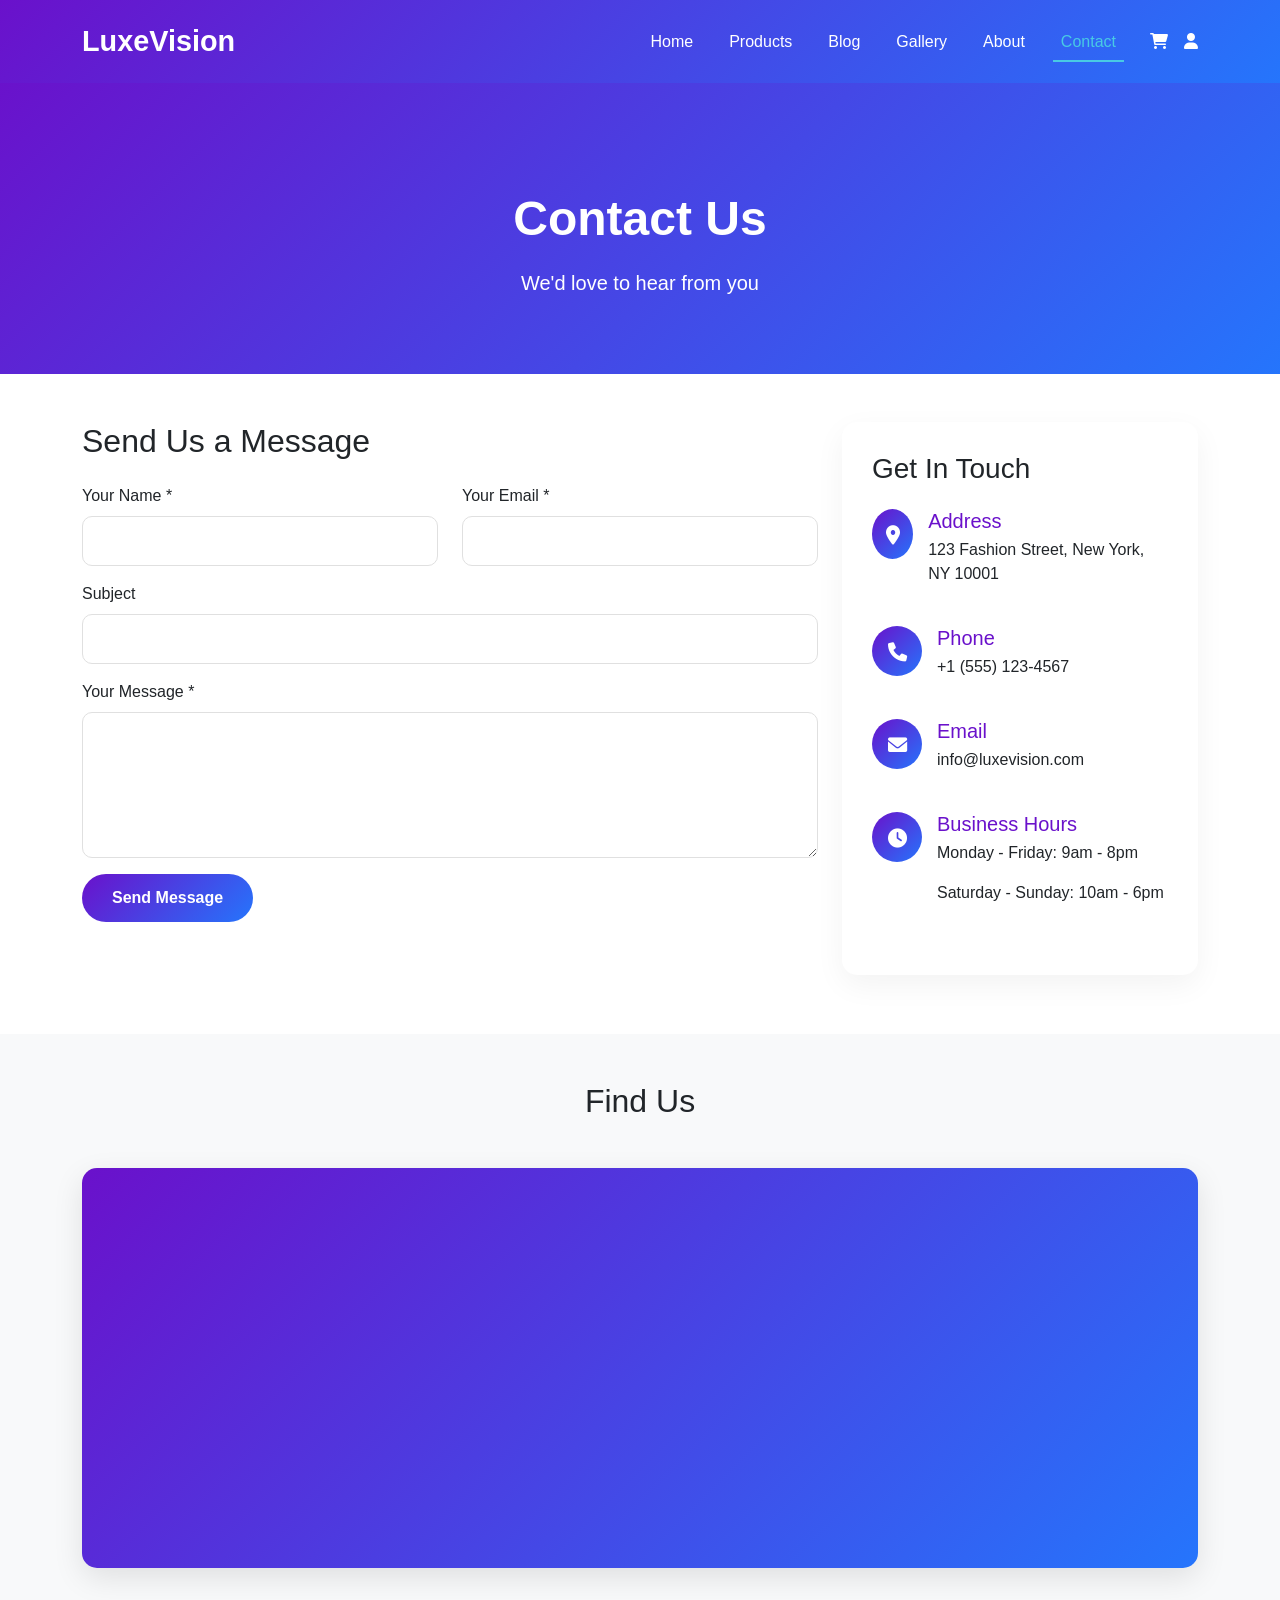
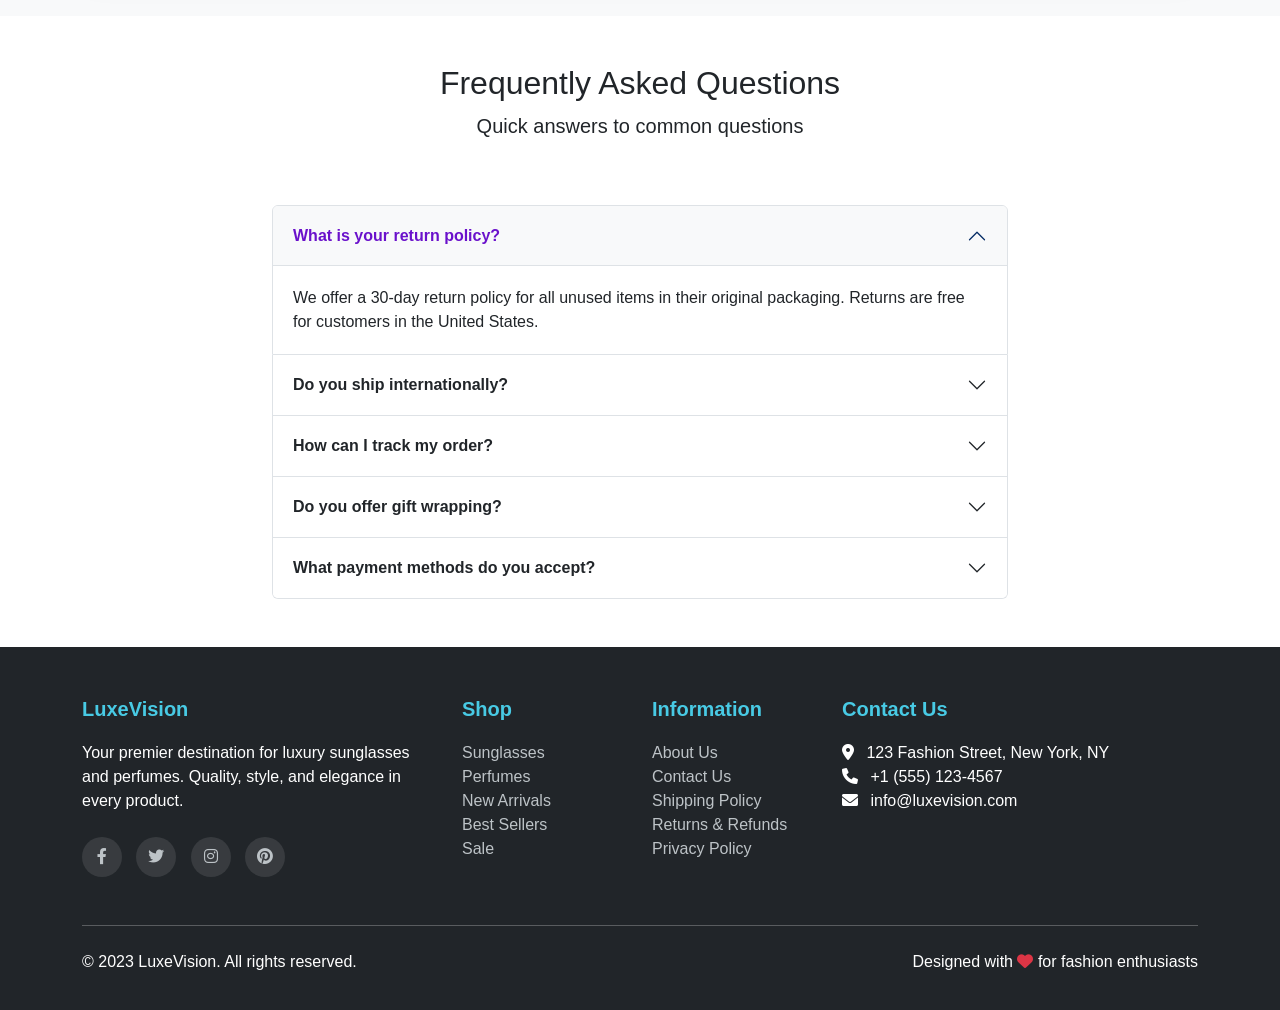
==== contact.html @ 8e164a1c "Add files via upload" ====
<!DOCTYPE html>
<html lang="en">
<head>
    <meta charset="UTF-8">
    <meta name="viewport" content="width=device-width, initial-scale=1.0">
    <title>Contact Us | LuxeVision</title>
    <link href="https://cdn.jsdelivr.net/npm/bootstrap@5.3.0-alpha1/dist/css/bootstrap.min.css" rel="stylesheet">
    <link rel="stylesheet" href="https://cdnjs.cloudflare.com/ajax/libs/font-awesome/6.0.0/css/all.min.css">
    <link rel="stylesheet" href="style.css">
</head>
<body>
    <!-- Navigation -->
    <nav class="navbar navbar-expand-lg navbar-dark fixed-top">
        <div class="container">
            <a class="navbar-brand" href="home.html">LuxeVision</a>
            <button class="navbar-toggler" type="button" data-bs-toggle="collapse" data-bs-target="#navbarNav">
                <span class="navbar-toggler-icon"></span>
            </button>
            <div class="collapse navbar-collapse" id="navbarNav">
                <ul class="navbar-nav ms-auto">
                    <li class="nav-item">
                        <a class="nav-link" href="home.html">Home</a>
                    </li>
                    <li class="nav-item">
                        <a class="nav-link" href="product.html">Products</a>
                    </li>
                    <li class="nav-item">
                        <a class="nav-link" href="blog.html">Blog</a>
                    </li>
                    <li class="nav-item">
                        <a class="nav-link" href="gallery.html">Gallery</a>
                    </li>
                    <li class="nav-item">
                        <a class="nav-link" href="about us.html">About</a>
                    </li>
                    <li class="nav-item">
                        <a class="nav-link active" href="contact.html">Contact</a>
                    </li>
                </ul>
                <div class="d-flex ms-3">
                    <a href="#" class="text-white me-3"><i class="fas fa-shopping-cart"></i></a>
                    <a href="#" class="text-white"><i class="fas fa-user"></i></a>
                </div>
            </div>
        </div>
    </nav>

    <!-- Page Header -->
    <section class="page-header">
        <div class="container">
            <div class="row">
                <div class="col-md-12 text-center">
                    <h1>Contact Us</h1>
                    <p class="lead">We'd love to hear from you</p>
                </div>
            </div>
        </div>
    </section>

    <!-- Contact Section -->
    <section class="py-5">
        <div class="container">
            <div class="row">
                <div class="col-lg-8 mb-5">
                    <h2 class="mb-4">Send Us a Message</h2>
                    <form id="contact-form">
                        <div class="row">
                            <div class="col-md-6 mb-3">
                                <label for="name" class="form-label">Your Name *</label>
                                <input type="text" class="form-control" id="name" required>
                                <div class="invalid-feedback">Please enter your name.</div>
                            </div>
                            <div class="col-md-6 mb-3">
                                <label for="email" class="form-label">Your Email *</label>
                                <input type="email" class="form-control" id="email" required>
                                <div class="invalid-feedback">Please enter a valid email address.</div>
                            </div>
                        </div>
                        <div class="mb-3">
                            <label for="subject" class="form-label">Subject</label>
                            <input type="text" class="form-control" id="subject">
                        </div>
                        <div class="mb-3">
                            <label for="message" class="form-label">Your Message *</label>
                            <textarea class="form-control" id="message" rows="5" required></textarea>
                            <div class="invalid-feedback">Please enter your message.</div>
                        </div>
                        <button type="submit" class="btn btn-primary">Send Message</button>
                    </form>
                    <div id="form-message" class="mt-3"></div>
                </div>
                <div class="col-lg-4">
                    <div class="contact-info">
                        <h3 class="mb-4">Get In Touch</h3>
                        <div class="contact-item mb-4">
                            <div class="contact-icon">
                                <i class="fas fa-map-marker-alt"></i>
                            </div>
                            <div class="contact-details">
                                <h5>Address</h5>
                                <p>123 Fashion Street, New York, NY 10001</p>
                            </div>
                        </div>
                        <div class="contact-item mb-4">
                            <div class="contact-icon">
                                <i class="fas fa-phone"></i>
                            </div>
                            <div class="contact-details">
                                <h5>Phone</h5>
                                <p>+1 (555) 123-4567</p>
                            </div>
                        </div>
                        <div class="contact-item mb-4">
                            <div class="contact-icon">
                                <i class="fas fa-envelope"></i>
                            </div>
                            <div class="contact-details">
                                <h5>Email</h5>
                                <p>info@luxevision.com</p>
                            </div>
                        </div>
                        <div class="contact-item mb-4">
                            <div class="contact-icon">
                                <i class="fas fa-clock"></i>
                            </div>
                            <div class="contact-details">
                                <h5>Business Hours</h5>
                                <p>Monday - Friday: 9am - 8pm</p>
                                <p>Saturday - Sunday: 10am - 6pm</p>
                            </div>
                        </div>
                    </div>
                </div>
            </div>
        </div>
    </section>

    <!-- Map Section -->
    <section class="py-5 bg-light">
        <div class="container">
            <div class="row">
                <div class="col-12">
                    <h2 class="text-center mb-5">Find Us</h2>
                    <div class="map-container">
                        <div id="map">
                            <!-- Map will be loaded by JavaScript -->
                        </div>
                    </div>
                </div>
            </div>
        </div>
    </section>

    <!-- FAQ Section -->
    <section class="py-5">
        <div class="container">
            <div class="row">
                <div class="col-12 text-center mb-5">
                    <h2>Frequently Asked Questions</h2>
                    <p class="lead">Quick answers to common questions</p>
                </div>
            </div>
            <div class="row justify-content-center">
                <div class="col-lg-8">
                    <div class="accordion" id="faqAccordion">
                        <!-- FAQ items will be loaded by JavaScript -->
                    </div>
                </div>
            </div>
        </div>
    </section>

    <!-- Footer -->
    <footer>
        <div class="container">
            <div class="row">
                <div class="col-md-4 mb-4">
                    <h5>LuxeVision</h5>
                    <p>Your premier destination for luxury sunglasses and perfumes. Quality, style, and elegance in every product.</p>
                    <div class="social-icons mt-4">
                        <a href="#"><i class="fab fa-facebook-f"></i></a>
                        <a href="#"><i class="fab fa-twitter"></i></a>
                        <a href="#"><i class="fab fa-instagram"></i></a>
                        <a href="#"><i class="fab fa-pinterest"></i></a>
                    </div>
                </div>
                <div class="col-md-2 mb-4">
                    <h5>Shop</h5>
                    <ul class="list-unstyled">
                        <li><a href="product.html#sunglasses">Sunglasses</a></li>
                        <li><a href="product.html#perfumes">Perfumes</a></li>
                        <li><a href="product.html">New Arrivals</a></li>
                        <li><a href="product.html">Best Sellers</a></li>
                        <li><a href="product.html">Sale</a></li>
                    </ul>
                </div>
                <div class="col-md-2 mb-4">
                    <h5>Information</h5>
                    <ul class="list-unstyled">
                        <li><a href="about us.html">About Us</a></li>
                        <li><a href="contact.html">Contact Us</a></li>
                        <li><a href="#">Shipping Policy</a></li>
                        <li><a href="#">Returns & Refunds</a></li>
                        <li><a href="#">Privacy Policy</a></li>
                    </ul>
                </div>
                <div class="col-md-4 mb-4">
                    <h5>Contact Us</h5>
                    <ul class="list-unstyled">
                        <li><i class="fas fa-map-marker-alt me-2"></i> 123 Fashion Street, New York, NY</li>
                        <li><i class="fas fa-phone me-2"></i> +1 (555) 123-4567</li>
                        <li><i class="fas fa-envelope me-2"></i> info@luxevision.com</li>
                    </ul>
                </div>
            </div>
            <hr class="my-4">
            <div class="row">
                <div class="col-md-6">
                    <p>&copy; 2023 LuxeVision. All rights reserved.</p>
                </div>
                <div class="col-md-6 text-md-end">
                    <p>Designed with <i class="fas fa-heart text-danger"></i> for fashion enthusiasts</p>
                </div>
            </div>
        </div>
    </footer>

    <script src="https://cdn.jsdelivr.net/npm/bootstrap@5.3.0-alpha1/dist/js/bootstrap.bundle.min.js"></script>
    <script src="m&v.js"></script>
    <script>
        // Initialize contact page functionality
        document.addEventListener('DOMContentLoaded', function() {
            initContactPage();
        });
    </script>
</body>
</html>
---- style.css ----
:root {
    --primary-color: #6a11cb;
    --secondary-color: #ff6b6b;
    --accent-color: #48cae4;
    --light-color: #f8f9fa;
    --dark-color: #212529;
    --success-color: #4bb543;
    --warning-color: #ffcc00;
}

body {
    font-family: 'Segoe UI', Tahoma, Geneva, Verdana, sans-serif;
    color: var(--dark-color);
    overflow-x: hidden;
}

/* Navbar */
.navbar {
    background: linear-gradient(135deg, var(--primary-color), #2575fc);
    padding: 15px 0;
    transition: all 0.3s ease;
    box-shadow: 0 2px 10px rgba(0, 0, 0, 0.1);
}

.navbar-brand {
    font-weight: 700;
    font-size: 1.8rem;
    color: white;
}

.navbar-nav .nav-link {
    color: white;
    font-weight: 500;
    margin: 0 10px;
    transition: color 0.3s;
    position: relative;
}

.navbar-nav .nav-link:hover,
.navbar-nav .nav-link.active {
    color: var(--accent-color);
}

.navbar-nav .nav-link::after {
    content: '';
    position: absolute;
    width: 0;
    height: 2px;
    bottom: 0;
    left: 0;
    background-color: var(--accent-color);
    transition: width 0.3s;
}

.navbar-nav .nav-link:hover::after,
.navbar-nav .nav-link.active::after {
    width: 100%;
}

/* Page Header */
.page-header {
    background: linear-gradient(135deg, var(--primary-color), #2575fc);
    color: white;
    padding: 120px 0 60px;
    margin-top: 70px;
    text-align: center;
}

.page-header h1 {
    font-size: 3rem;
    font-weight: 700;
    margin-bottom: 20px;
}

/* Hero Section */
.hero-section {
    background: linear-gradient(rgba(0, 0, 0, 0.7), rgba(0, 0, 0, 0.7)), 
                url("sunglasses.jpg");
    background-size: cover;
    background-position: center;
    height: 80vh;
    display: flex;
    align-items: center;
    color: white;
    text-align: center;
    margin-top: 70px;
}

.hero-section h1 {
    font-size: 3.5rem;
    font-weight: 700;
    margin-bottom: 20px;
}

.hero-section p {
    font-size: 1.2rem;
    margin-bottom: 30px;
}

/* Buttons */
.btn-primary {
    background: linear-gradient(135deg, var(--primary-color), #2575fc);
    border: none;
    padding: 12px 30px;
    border-radius: 30px;
    font-weight: 600;
    transition: all 0.3s;
}

.btn-primary:hover {
    transform: translateY(-3px);
    box-shadow: 0 10px 20px rgba(0, 0, 0, 0.2);
}

.btn-outline-light {
    border: 2px solid white;
    padding: 12px 30px;
    border-radius: 30px;
    font-weight: 600;
    transition: all 0.3s;
}

.btn-outline-light:hover {
    background-color: white;
    color: var(--primary-color);
    transform: translateY(-3px);
}

/* Category Cards */
.category-card {
    border-radius: 15px;
    overflow: hidden;
    transition: transform 0.3s;
    margin-bottom: 30px;
    box-shadow: 0 10px 30px rgba(0, 0, 0, 0.1);
    border: none;
}

.category-card:hover {
    transform: translateY(-10px);
}

.category-card img {
    height: 250px;
    object-fit: cover;
}

.category-card .card-body {
    padding: 25px;
}

/* Product Cards */
.product-card {
    border: none;
    border-radius: 15px;
    overflow: hidden;
    transition: all 0.3s;
    margin-bottom: 30px;
    box-shadow: 0 5px 15px rgba(0, 0, 0, 0.08);
}

.product-card:hover {
    transform: translateY(-5px);
    box-shadow: 0 15px 30px rgba(0, 0, 0, 0.15);
}

.product-card img {
    height: 200px;
    object-fit: cover;
}

.product-card .card-body {
    padding: 20px;
}

.product-card .price {
    font-weight: 700;
    color: var(--secondary-color);
    font-size: 1.2rem;
}

/* Filter Buttons */
.filter-buttons {
    margin: 30px 0;
}

.filter-btn {
    background-color: var(--light-color);
    border: none;
    padding: 10px 25px;
    margin: 0 5px 10px;
    border-radius: 30px;
    transition: all 0.3s;
    font-weight: 500;
}

.filter-btn:hover, .filter-btn.active {
    background: linear-gradient(135deg, var(--primary-color), #2575fc);
    color: white;
    transform: translateY(-2px);
}

/* Testimonials */
.testimonial-card {
    background-color: white;
    border-radius: 15px;
    padding: 30px;
    margin: 15px 0;
    box-shadow: 0 10px 30px rgba(0, 0, 0, 0.05);
    transition: transform 0.3s;
}

.testimonial-card:hover {
    transform: translateY(-5px);
}

.testimonial-card img {
    width: 70px;
    height: 70px;
    border-radius: 50%;
    object-fit: cover;
    margin-bottom: 15px;
}

/* Blog Flip Cards */
.blog-card {
    perspective: 1000px;
    height: 400px;
    margin-bottom: 30px;
}

.blog-card-inner {
    position: relative;
    width: 100%;
    height: 100%;
    text-align: center;
    transition: transform 0.8s;
    transform-style: preserve-3d;
    border-radius: 15px;
    box-shadow: 0 10px 30px rgba(0, 0, 0, 0.1);
}

.blog-card:hover .blog-card-inner {
    transform: rotateY(180deg);
}

.blog-card-front, .blog-card-back {
    position: absolute;
    width: 100%;
    height: 100%;
    -webkit-backface-visibility: hidden;
    backface-visibility: hidden;
    border-radius: 15px;
    overflow: hidden;
}

.blog-card-front {
    background-color: white;
    color: var(--dark-color);
}

.blog-card-front img {
    width: 100%;
    height: 200px;
    object-fit: cover;
}

.blog-card-front .card-body {
    padding: 20px;
}

.blog-card-back {
    background: linear-gradient(135deg, var(--primary-color), #2575fc);
    color: white;
    transform: rotateY(180deg);
    display: flex;
    align-items: center;
    justify-content: center;
    padding: 20px;
}

.blog-card-back .card-body {
    padding: 20px;
}

/* Gallery */
.gallery-item {
    position: relative;
    margin-bottom: 30px;
    border-radius: 15px;
    overflow: hidden;
    box-shadow: 0 5px 15px rgba(0, 0, 0, 0.1);
}

.gallery-item img {
    width: 100%;
    height: 250px;
    object-fit: cover;
    transition: transform 0.5s;
}

.gallery-item:hover img {
    transform: scale(1.1);
}

.gallery-overlay {
    position: absolute;
    top: 0;
    left: 0;
    width: 100%;
    height: 100%;
    background: rgba(0, 0, 0, 0.7);
    display: flex;
    align-items: center;
    justify-content: center;
    opacity: 0;
    transition: opacity 0.3s;
}

.gallery-item:hover .gallery-overlay {
    opacity: 1;
}

/* About Page */
.value-card {
    padding: 30px 20px;
    text-align: center;
    border-radius: 15px;
    background-color: white;
    box-shadow: 0 10px 30px rgba(0, 0, 0, 0.05);
    transition: transform 0.3s;
    height: 100%;
}

.value-card:hover {
    transform: translateY(-10px);
}

.value-card i {
    font-size: 3rem;
    color: var(--primary-color);
    margin-bottom: 20px;
}

.team-card {
    text-align: center;
    margin-bottom: 30px;
}

.team-card img {
    width: 200px;
    height: 200px;
    border-radius: 50%;
    object-fit: cover;
    margin-bottom: 20px;
    border: 5px solid white;
    box-shadow: 0 10px 30px rgba(0, 0, 0, 0.1);
}

/* Contact Page */
.contact-info {
    background-color: white;
    padding: 30px;
    border-radius: 15px;
    box-shadow: 0 10px 30px rgba(0, 0, 0, 0.05);
}

.contact-item {
    display: flex;
    align-items: flex-start;
    margin-bottom: 25px;
}

.contact-icon {
    width: 50px;
    height: 50px;
    background: linear-gradient(135deg, var(--primary-color), #2575fc);
    border-radius: 50%;
    display: flex;
    align-items: center;
    justify-content: center;
    margin-right: 15px;
    color: white;
    font-size: 1.2rem;
}

.contact-details h5 {
    margin-bottom: 5px;
    color: var(--primary-color);
}

.map-container {
    border-radius: 15px;
    overflow: hidden;
    box-shadow: 0 10px 30px rgba(0, 0, 0, 0.1);
}

#map {
    height: 400px;
    width: 100%;
    background: linear-gradient(135deg, var(--primary-color), #2575fc);
    display: flex;
    align-items: center;
    justify-content: center;
    color: white;
    font-size: 1.2rem;
}

.accordion-button {
    font-weight: 600;
    padding: 20px;
}

.accordion-button:not(.collapsed) {
    background-color: var(--light-color);
    color: var(--primary-color);
}

.accordion-body {
    padding: 20px;
}

/* Form Styles */
.form-control {
    padding: 12px 15px;
    border-radius: 10px;
    border: 1px solid #e0e0e0;
    transition: all 0.3s;
}

.form-control:focus {
    border-color: var(--primary-color);
    box-shadow: 0 0 0 0.2rem rgba(106, 17, 203, 0.25);
}

/* Newsletter */
.newsletter-section {
    background: linear-gradient(135deg, var(--primary-color), #2575fc);
    color: white;
    padding: 60px 0;
}

.newsletter-form {
    max-width: 500px;
    margin: 0 auto;
}

/* Footer */
footer {
    background-color: var(--dark-color);
    color: white;
    padding: 50px 0 20px;
}

footer h5 {
    margin-bottom: 20px;
    font-weight: 600;
    color: var(--accent-color);
}

footer a {
    color: #bdc3c7;
    text-decoration: none;
    transition: color 0.3s;
}

footer a:hover {
    color: white;
}

.social-icons a {
    display: inline-block;
    width: 40px;
    height: 40px;
    background-color: rgba(255, 255, 255, 0.1);
    border-radius: 50%;
    text-align: center;
    line-height: 40px;
    margin-right: 10px;
    transition: all 0.3s;
}

.social-icons a:hover {
    background: linear-gradient(135deg, var(--primary-color), #2575fc);
    transform: translateY(-5px);
}

/* Blog Sidebar */
.sidebar {
    padding: 30px;
    background-color: white;
    border-radius: 15px;
    box-shadow: 0 10px 30px rgba(0, 0, 0, 0.05);
}

.sidebar-widget h4 {
    color: var(--primary-color);
    margin-bottom: 20px;
    padding-bottom: 10px;
    border-bottom: 2px solid var(--light-color);
}

.sidebar-widget ul li {
    margin-bottom: 10px;
}

.sidebar-widget ul li a {
    color: var(--dark-color);
    transition: color 0.3s;
}

.sidebar-widget ul li a:hover {
    color: var(--primary-color);
}

.popular-post h6 a {
    color: var(--dark-color);
    text-decoration: none;
    transition: color 0.3s;
}

.popular-post h6 a:hover {
    color: var(--primary-color);
}

.tags {
    display: flex;
    flex-wrap: wrap;
    gap: 10px;
}

.tag {
    background-color: var(--light-color);
    padding: 5px 15px;
    border-radius: 20px;
    font-size: 0.9rem;
    color: var(--dark-color);
    text-decoration: none;
    transition: all 0.3s;
}

.tag:hover {
    background: linear-gradient(135deg, var(--primary-color), #2575fc);
    color: white;
}

/* Responsive Adjustments */
@media (max-width: 768px) {
    .hero-section h1 {
        font-size: 2.5rem;
    }
    
    .hero-section p {
        font-size: 1rem;
    }
    
    .category-card img {
        height: 200px;
    }
    
    .navbar-nav {
        text-align: center;
        margin-top: 15px;
    }
    
    .navbar-nav .nav-link {
        margin: 5px 0;
    }
    
    .page-header h1 {
        font-size: 2.5rem;
    }
    
    .blog-card {
        height: 350px;
    }
}

/* Smooth scrolling */
html {
    scroll-behavior: smooth;
}

/* Loading animation for products */
.loading {
    opacity: 0.7;
    pointer-events: none;
}

/* Cart badge */
.cart-badge {
    position: absolute;
    top: -8px;
    right: -8px;
    background-color: var(--secondary-color);
    color: white;
    border-radius: 50%;
    width: 20px;
    height: 20px;
    font-size: 0.8rem;
    display: flex;
    align-items: center;
    justify-content: center;
}

/* Toast notification */
.toast {
    border-radius: 10px;
    box-shadow: 0 5px 15px rgba(0, 0, 0, 0.1);
}
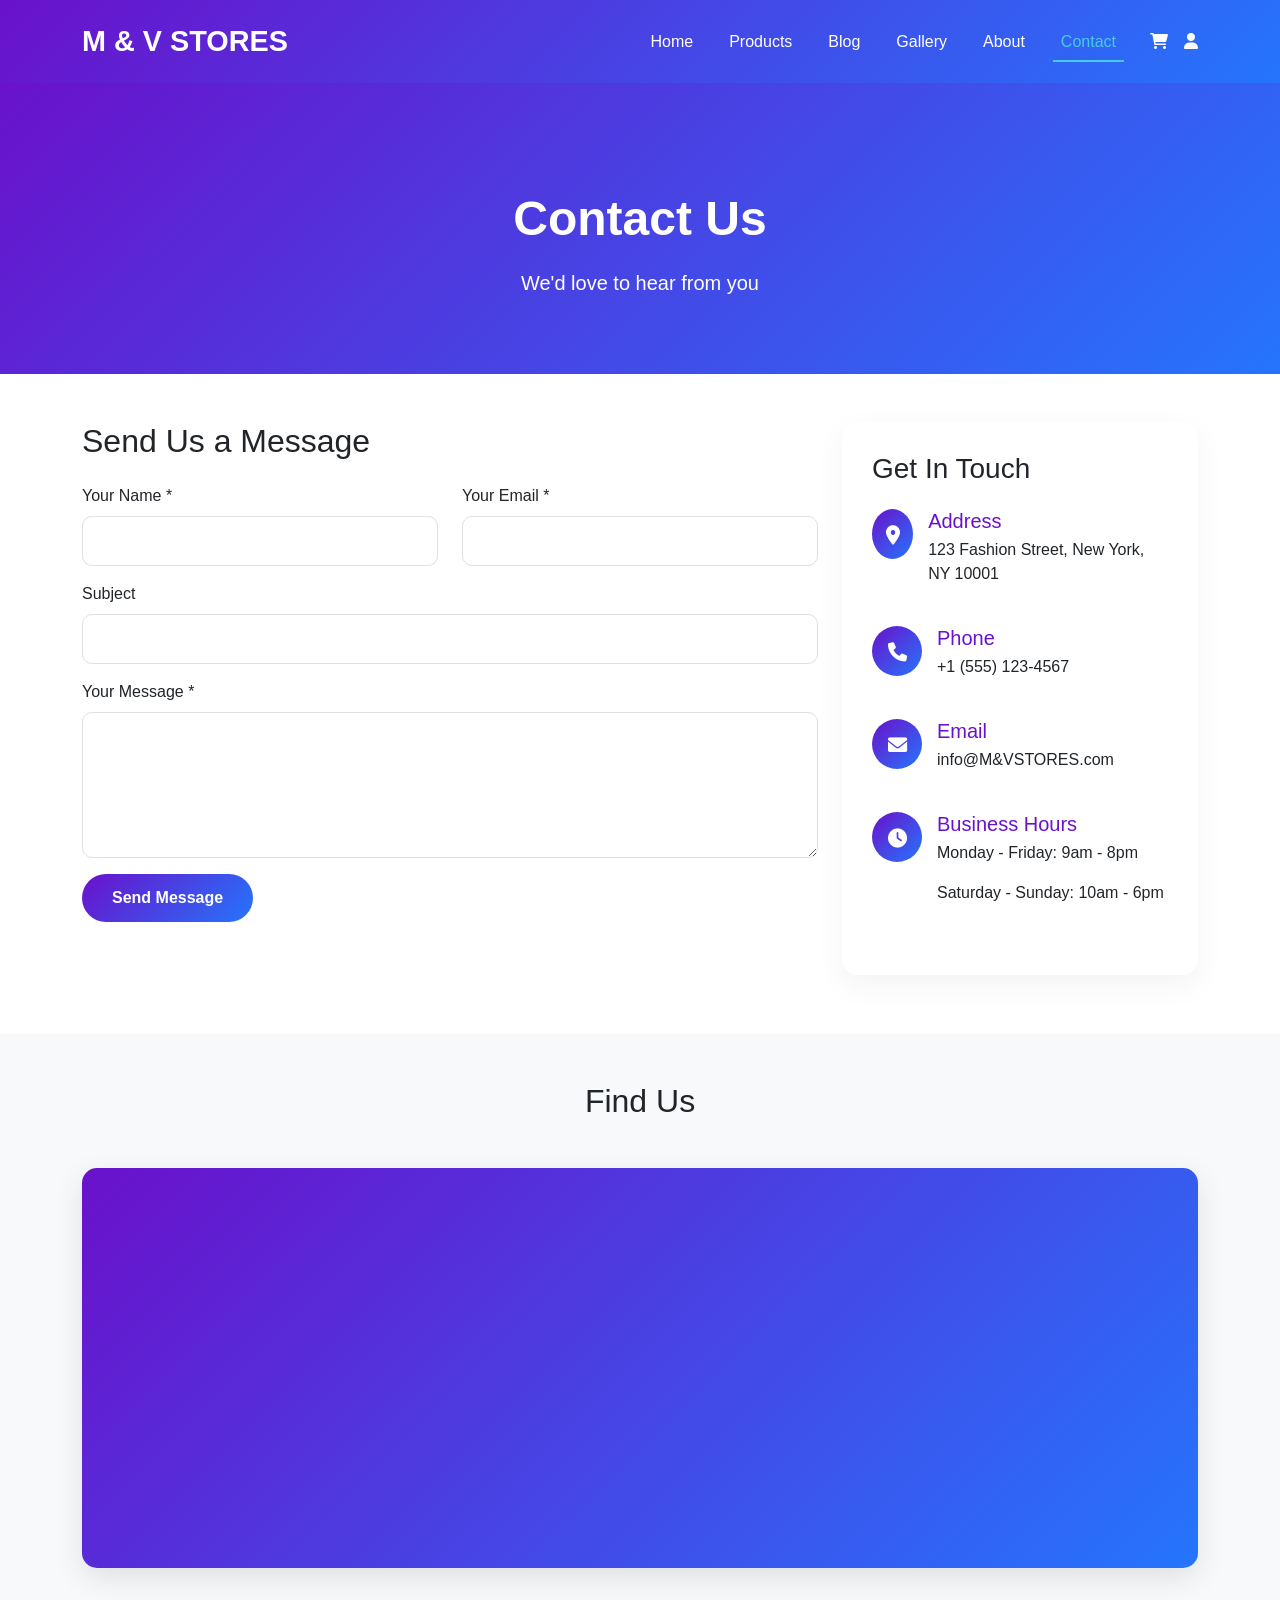
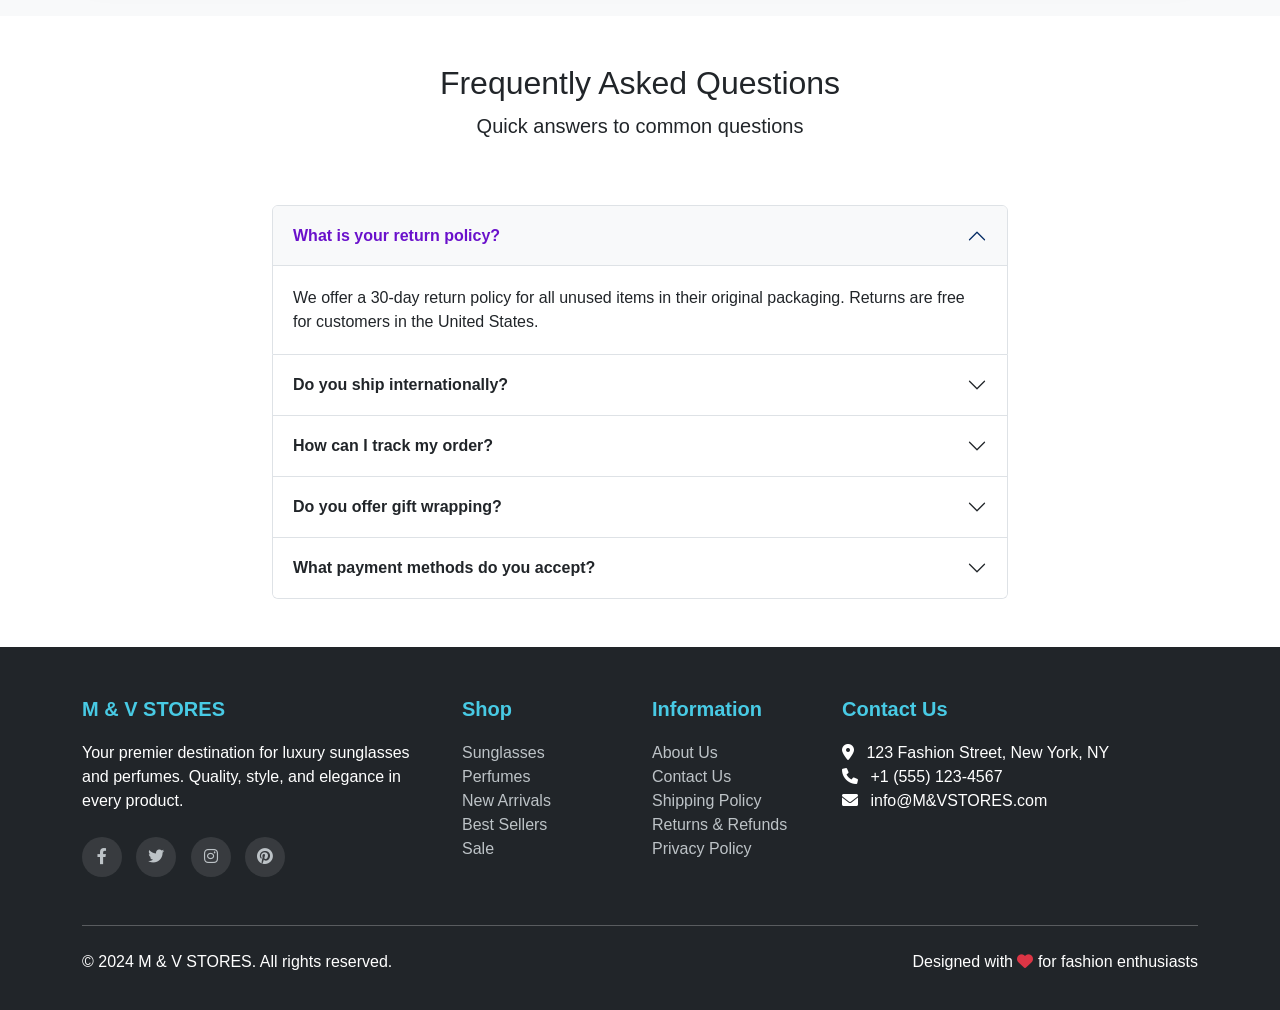
==== commit c29bee40: "Update contact page branding and email address" ====
--- a/contact.html
+++ b/contact.html
@@ -3,7 +3,7 @@
 <head>
     <meta charset="UTF-8">
     <meta name="viewport" content="width=device-width, initial-scale=1.0">
-    <title>Contact Us | LuxeVision</title>
+    <title>Contact Us |  M & V STORES</title>
     <link href="https://cdn.jsdelivr.net/npm/bootstrap@5.3.0-alpha1/dist/css/bootstrap.min.css" rel="stylesheet">
     <link rel="stylesheet" href="https://cdnjs.cloudflare.com/ajax/libs/font-awesome/6.0.0/css/all.min.css">
     <link rel="stylesheet" href="style.css">
@@ -12,7 +12,7 @@
     <!-- Navigation -->
     <nav class="navbar navbar-expand-lg navbar-dark fixed-top">
         <div class="container">
-            <a class="navbar-brand" href="home.html">LuxeVision</a>
+            <a class="navbar-brand" href="home.html"> M & V STORES</a>
             <button class="navbar-toggler" type="button" data-bs-toggle="collapse" data-bs-target="#navbarNav">
                 <span class="navbar-toggler-icon"></span>
             </button>
@@ -116,7 +116,7 @@
                             </div>
                             <div class="contact-details">
                                 <h5>Email</h5>
-                                <p>info@luxevision.com</p>
+                                <p>info@M&VSTORES.com</p>
                             </div>
                         </div>
                         <div class="contact-item mb-4">
@@ -175,7 +175,7 @@
         <div class="container">
             <div class="row">
                 <div class="col-md-4 mb-4">
-                    <h5>LuxeVision</h5>
+                    <h5> M & V STORES</h5>
                     <p>Your premier destination for luxury sunglasses and perfumes. Quality, style, and elegance in every product.</p>
                     <div class="social-icons mt-4">
                         <a href="#"><i class="fab fa-facebook-f"></i></a>
@@ -209,14 +209,14 @@
                     <ul class="list-unstyled">
                         <li><i class="fas fa-map-marker-alt me-2"></i> 123 Fashion Street, New York, NY</li>
                         <li><i class="fas fa-phone me-2"></i> +1 (555) 123-4567</li>
-                        <li><i class="fas fa-envelope me-2"></i> info@luxevision.com</li>
+                        <li><i class="fas fa-envelope me-2"></i> info@M&VSTORES.com</li>
                     </ul>
                 </div>
             </div>
             <hr class="my-4">
             <div class="row">
                 <div class="col-md-6">
-                    <p>&copy; 2023 LuxeVision. All rights reserved.</p>
+                    <p>&copy; 2024  M & V STORES. All rights reserved.</p>
                 </div>
                 <div class="col-md-6 text-md-end">
                     <p>Designed with <i class="fas fa-heart text-danger"></i> for fashion enthusiasts</p>
@@ -234,4 +234,4 @@
         });
     </script>
 </body>
-</html>+</html>
